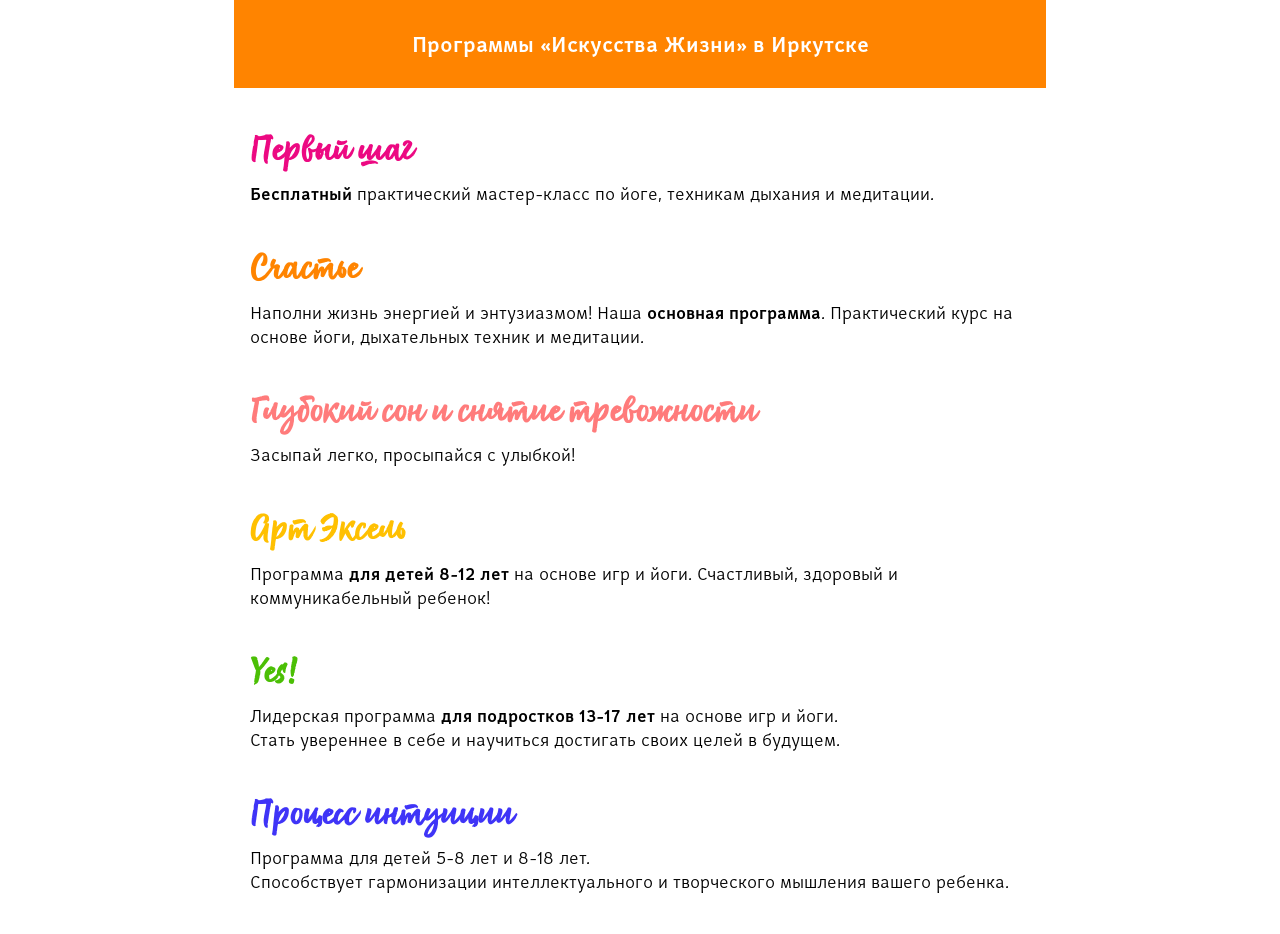
==== index.html @ e11bb48d "Обновил title и описание" ====
<!DOCTYPE html>
<html lang="ru">

<head>
  <meta charset="utf-8">
  <meta name="viewport" content="width=device-width">
  <title>Программы «Искусства Жизни» в Иркутске</title>
  <link href="styles.css?v=2026-07-18-14-00" rel="stylesheet">
  <meta name="description" content="Программы личностного роста, совмещающие в себе древние и современные техники, которые помогают  становиться с каждым днем целеустремленнее, радостнее и увереннее в себе.">
</head>

<body>
  <main>
    <h1>Программы «Искусства Жизни» в Иркутске</h1>
    <section>
      <!-- <h2>Программы для взрослых</h2> -->
      <article>
        <!-- <img src="images/first-step.svg" alt=""> -->
        <h3 class="first-step">Первый шаг</h3>
        <p><strong>Бесплатный</strong> практический мастер-класс по йоге, техникам дыхания и медитации.</p>
        <!-- <p>Продолжительность: 1.5 часа</p> -->
      </article>
      <article>
        <!-- <img src="images/happiness.svg" alt=""> -->
        <h3 class="happiness">Счастье</h3>
        <p>
          Наполни жизнь энергией и энтузиазмом! Наша <strong>основная программа</strong>.
          Практический курс на основе йоги, дыхательных техник и медитации.
        </p>
        <!-- <p>Продолжительность: 3 дня по 3 часа</p> -->
      </article>
      <article>
        <!-- <img src="images/deep-sleep.svg" alt=""> -->
        <h3 class="deep-sleep">Глубокий сон и снятие тревожности</h3>
        <p>Засыпай легко, просыпайся с улыбкой!</p>
        <!-- <p>Продолжительность: 3 дня по 2.5 часа</p> -->
      </article>
    </section>
    <section>
      <!-- <h2>Программы для детей</h2> -->
      <article>
        <!-- <img src="images/art-excel.svg" alt=""> -->
        <h3 class="art-excel">Арт Эксель</h3>
        <p>
          Программа <strong>для детей 8-12 лет</strong> на основе игр и йоги.
          Счастливый, здоровый и коммуникабельный ребенок!
        </p>
        <!-- <p>Продолжительность: 4 дня по 3.5 часа</p> -->
      </article>
      <article>
        <!-- <img src="images/yes.svg" alt=""> -->
        <h3 class="yes">Yes!</h3>
        <p>
          Лидерская программа <strong>для подростков 13-17 лет</strong> на основе игр и йоги.<br>
          Стать увереннее в себе и научиться достигать своих целей в будущем.
        </p>
        <!-- <p>Продолжительность: 4 дня по 3.5 часа</p> -->
      </article>
      <article>
        <!-- <img src="images/intuition.svg" alt=""> -->
        <h3 class="intuition">Процесс интуиции</h3>
        <p>
          Программа для детей 5-8 лет и 8-18 лет.<br>
          Способствует гармонизации интеллектуального и творческого мышления вашего ребенка.
        </p>
      </article>
    </section>
  </main>
</body>

</html>
---- styles.css ----
@font-face {
    font-family: 'Art of Living Script';
    font-weight: 500;
    src: url('fonts/artofliving_script_regular.woff2') format('woff2');
    font-display: swap;
    size-adjust: 120%;
}

/* @font-face {
    font-family: 'Certa Sans';
    font-weight: 200 400;
    src: url('fonts/certa_sans_extra_light.woff2') format('woff2');
    font-display: swap;
} */

@font-face {
    font-family: 'Certa Sans';
    font-weight: 300 400;
    src: url('fonts/certa_sans_light.woff2') format('woff2');
    font-display: swap;
    size-adjust: 120%;
}

@font-face {
    font-family: 'Certa Sans';
    font-weight: 500 700;
    src: url('fonts/certa_sans_medium.woff2') format('woff2');
    font-display: swap;
    size-adjust: 120%;
}

body {
    max-width: 65ch;
    margin: 0 auto;
    padding: 1rem;
    padding: 0 1rem 2rem;
    font-family: 'Certa Sans', system-ui, sans-serif;
    line-height: 1.5;
}

h1, h2, h3 {
    line-height: 1.2;
}

h1 {
    margin-inline: -1rem;
    margin-block-start: 0;
    padding: 1rem;
    padding-block: 2rem;
    background-color: #ff8400; /* #ff7b7b; */
    color: white;
    font-size: 1.25rem;
    text-align: center;
}

section {
    margin-block-start: 3rem;
}

article + article {
    margin-block-start: 3rem;
}

article h3 {
    font-family: 'Art of Living Script', cursive;
    font-size: 2rem;
    margin-block: 0;
}

article p {
    margin-block: 0.5em;
}

.first-step {
    color: hsl(328 93% 48% / 1);
}

.happiness {
    color: #ff8400;
}

.deep-sleep {
    color: #ff7b7b;
}

.art-excel {
    color: #ffc001;
}

.yes {
    color: #4bbf05;
}

.intuition {
    color: #3f34f7;
}
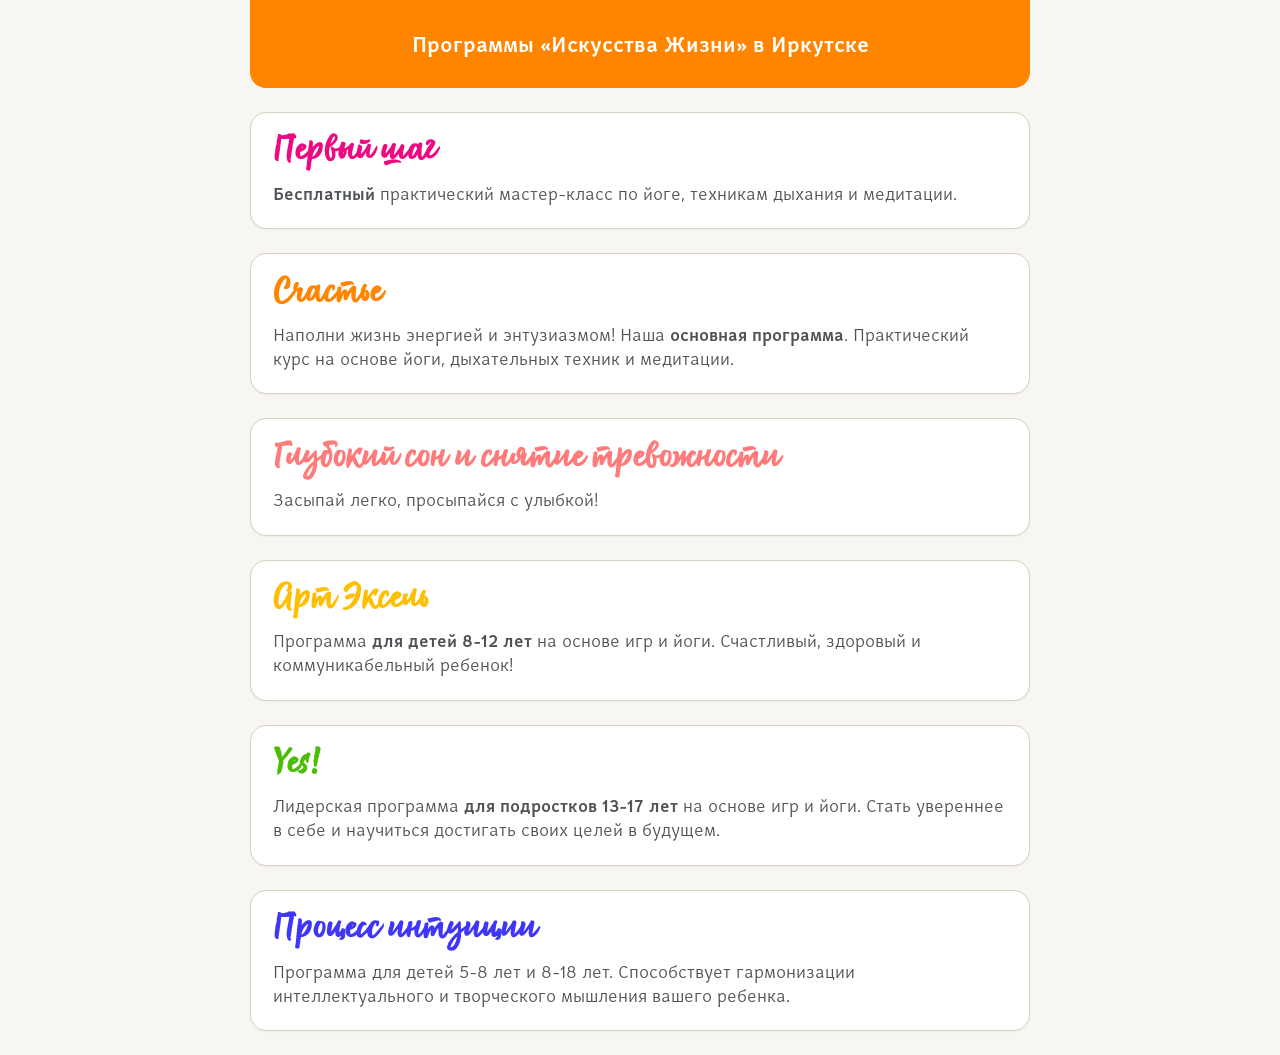
==== commit 5a8f5f40: "Сделал дизайн карточек курсов и настроил цвета" ====
--- a/index.html
+++ b/index.html
@@ -5,7 +5,7 @@
   <meta charset="utf-8">
   <meta name="viewport" content="width=device-width">
   <title>Программы «Искусства Жизни» в Иркутске</title>
-  <link href="styles.css?v=2026-07-18-14-00" rel="stylesheet">
+  <link href="styles.css?v=2026-07-19-17-15" rel="stylesheet">
   <meta name="description" content="Программы личностного роста, совмещающие в себе древние и современные техники, которые помогают  становиться с каждым днем целеустремленнее, радостнее и увереннее в себе.">
 </head>
 
@@ -14,56 +14,68 @@
     <h1>Программы «Искусства Жизни» в Иркутске</h1>
     <section>
       <!-- <h2>Программы для взрослых</h2> -->
-      <article>
-        <!-- <img src="images/first-step.svg" alt=""> -->
-        <h3 class="first-step">Первый шаг</h3>
-        <p><strong>Бесплатный</strong> практический мастер-класс по йоге, техникам дыхания и медитации.</p>
-        <!-- <p>Продолжительность: 1.5 часа</p> -->
-      </article>
-      <article>
-        <!-- <img src="images/happiness.svg" alt=""> -->
-        <h3 class="happiness">Счастье</h3>
-        <p>
-          Наполни жизнь энергией и энтузиазмом! Наша <strong>основная программа</strong>.
-          Практический курс на основе йоги, дыхательных техник и медитации.
-        </p>
-        <!-- <p>Продолжительность: 3 дня по 3 часа</p> -->
-      </article>
-      <article>
-        <!-- <img src="images/deep-sleep.svg" alt=""> -->
-        <h3 class="deep-sleep">Глубокий сон и снятие тревожности</h3>
-        <p>Засыпай легко, просыпайся с улыбкой!</p>
-        <!-- <p>Продолжительность: 3 дня по 2.5 часа</p> -->
-      </article>
+      <a href="#">
+        <article>
+          <!-- <img src="images/first-step.svg" alt=""> -->
+          <h3 class="first-step">Первый шаг</h3>
+          <p><strong>Бесплатный</strong> практический мастер-класс по йоге, техникам дыхания и медитации.</p>
+          <!-- <p>Продолжительность: 1.5 часа</p> -->
+        </article>
+      </a>
+      <a href="#">
+        <article>
+          <!-- <img src="images/happiness.svg" alt=""> -->
+          <h3 class="happiness">Счастье</h3>
+          <p>
+            Наполни жизнь энергией и энтузиазмом! Наша <strong>основная программа</strong>.
+            Практический курс на основе йоги, дыхательных техник и медитации.
+          </p>
+          <!-- <p>Продолжительность: 3 дня по 3 часа</p> -->
+        </article>
+      </a>
+      <a href="#">
+        <article>
+          <!-- <img src="images/deep-sleep.svg" alt=""> -->
+          <h3 class="deep-sleep">Глубокий сон и снятие тревожности</h3>
+          <p>Засыпай легко, просыпайся с улыбкой!</p>
+          <!-- <p>Продолжительность: 3 дня по 2.5 часа</p> -->
+        </article>
+      </a>
     </section>
     <section>
       <!-- <h2>Программы для детей</h2> -->
-      <article>
-        <!-- <img src="images/art-excel.svg" alt=""> -->
-        <h3 class="art-excel">Арт Эксель</h3>
-        <p>
-          Программа <strong>для детей 8-12 лет</strong> на основе игр и йоги.
-          Счастливый, здоровый и коммуникабельный ребенок!
-        </p>
-        <!-- <p>Продолжительность: 4 дня по 3.5 часа</p> -->
-      </article>
-      <article>
-        <!-- <img src="images/yes.svg" alt=""> -->
-        <h3 class="yes">Yes!</h3>
-        <p>
-          Лидерская программа <strong>для подростков 13-17 лет</strong> на основе игр и йоги.<br>
-          Стать увереннее в себе и научиться достигать своих целей в будущем.
-        </p>
-        <!-- <p>Продолжительность: 4 дня по 3.5 часа</p> -->
-      </article>
-      <article>
-        <!-- <img src="images/intuition.svg" alt=""> -->
-        <h3 class="intuition">Процесс интуиции</h3>
-        <p>
-          Программа для детей 5-8 лет и 8-18 лет.<br>
-          Способствует гармонизации интеллектуального и творческого мышления вашего ребенка.
-        </p>
-      </article>
+      <a href="#">
+        <article>
+          <!-- <img src="images/art-excel.svg" alt=""> -->
+          <h3 class="art-excel">Арт Эксель</h3>
+          <p>
+            Программа <strong>для детей 8-12 лет</strong> на основе игр и йоги.
+            Счастливый, здоровый и коммуникабельный ребенок!
+          </p>
+          <!-- <p>Продолжительность: 4 дня по 3.5 часа</p> -->
+        </article>
+      </a>
+      <a href="#">
+        <article>
+          <!-- <img src="images/yes.svg" alt=""> -->
+          <h3 class="yes">Yes!</h3>
+          <p>
+            Лидерская программа <strong>для подростков 13-17 лет</strong> на основе игр и йоги.
+            Стать увереннее в себе и научиться достигать своих целей в будущем.
+          </p>
+          <!-- <p>Продолжительность: 4 дня по 3.5 часа</p> -->
+        </article>
+      </a>
+      <a href="#">
+        <article>
+          <!-- <img src="images/intuition.svg" alt=""> -->
+          <h3 class="intuition">Процесс интуиции</h3>
+          <p>
+            Программа для детей 5-8 лет и 8-18 лет.
+            Способствует гармонизации интеллектуального и творческого мышления вашего ребенка.
+          </p>
+        </article>
+      </a>
     </section>
   </main>
 </body>
--- a/styles.css
+++ b/styles.css
@@ -29,13 +29,29 @@
     size-adjust: 120%;
 }
 
+:root {
+    --text-c: hsl(207 5% 32%);
+    --page-bg: hsl(45 20% 96%);
+    --card-bg: white;
+    --vertical-rhythm: 1.5rem;
+    --border-c: hsl(45 20% 80%);
+    --border2-c: hsl(45 2% 67%);
+    --first-step-c: hsl(328 93% 48%);
+    --happiness-c: hsl(31 100% 50%);
+    --deep-sleep-c: hsl(0 100% 74%);
+    --art-excel-c: hsl(45 100% 50%);
+    --yes-c: hsl(97 95% 38%);
+    --intuition-c: hsl(243 92% 59%);
+}
+
 body {
     max-width: 65ch;
     margin: 0 auto;
-    padding: 1rem;
-    padding: 0 1rem 2rem;
+    padding: 0 1rem var(--vertical-rhythm);
     font-family: 'Certa Sans', system-ui, sans-serif;
     line-height: 1.5;
+    color: var(--text-c);
+    background-color: var(--page-bg);
 }
 
 h1, h2, h3 {
@@ -43,22 +59,41 @@
 }
 
 h1 {
-    margin-inline: -1rem;
-    margin-block-start: 0;
-    padding: 1rem;
-    padding-block: 2rem;
-    background-color: #ff8400; /* #ff7b7b; */
+    margin-block: 0;
+    border-radius: 0 0 1rem 1rem;
+    padding: 2rem 1rem;
+    background-color: var(--happiness-c);
     color: white;
     font-size: 1.25rem;
     text-align: center;
 }
 
 section {
-    margin-block-start: 3rem;
+    margin-block-start: var(--vertical-rhythm);
 }
 
-article + article {
-    margin-block-start: 3rem;
+a + a {
+    margin-block-start: var(--vertical-rhythm);
+}
+
+a:has(article) {
+    display: block;
+    text-decoration: none;
+    color: inherit;
+}
+
+article {
+    border: 1px solid var(--border-c);
+    border-radius: 1rem;
+    padding: 1.4rem;
+    background-color: var(--card-bg);
+    box-shadow: 0 1px 2px rgba(0,0,0,0.04);
+}
+
+a:hover > * {
+    transform: translateY(-2px);
+    box-shadow: 0 8px 16px rgba(0,0,0,0.10);
+    border-color: var(--border2-c);
 }
 
 article h3 {
@@ -68,29 +103,29 @@
 }
 
 article p {
-    margin-block: 0.5em;
+    margin-block: 0.5em 0;
 }
 
 .first-step {
-    color: hsl(328 93% 48% / 1);
+    color: var(--first-step-c);
 }
 
 .happiness {
-    color: #ff8400;
+    color: var(--happiness-c);
 }
 
 .deep-sleep {
-    color: #ff7b7b;
+    color: var(--deep-sleep-c);
 }
 
 .art-excel {
-    color: #ffc001;
+    color: var(--art-excel-c);
 }
 
 .yes {
-    color: #4bbf05;
+    color: var(--yes-c);
 }
 
 .intuition {
-    color: #3f34f7;
-}+    color: var(--intuition-c);
+}
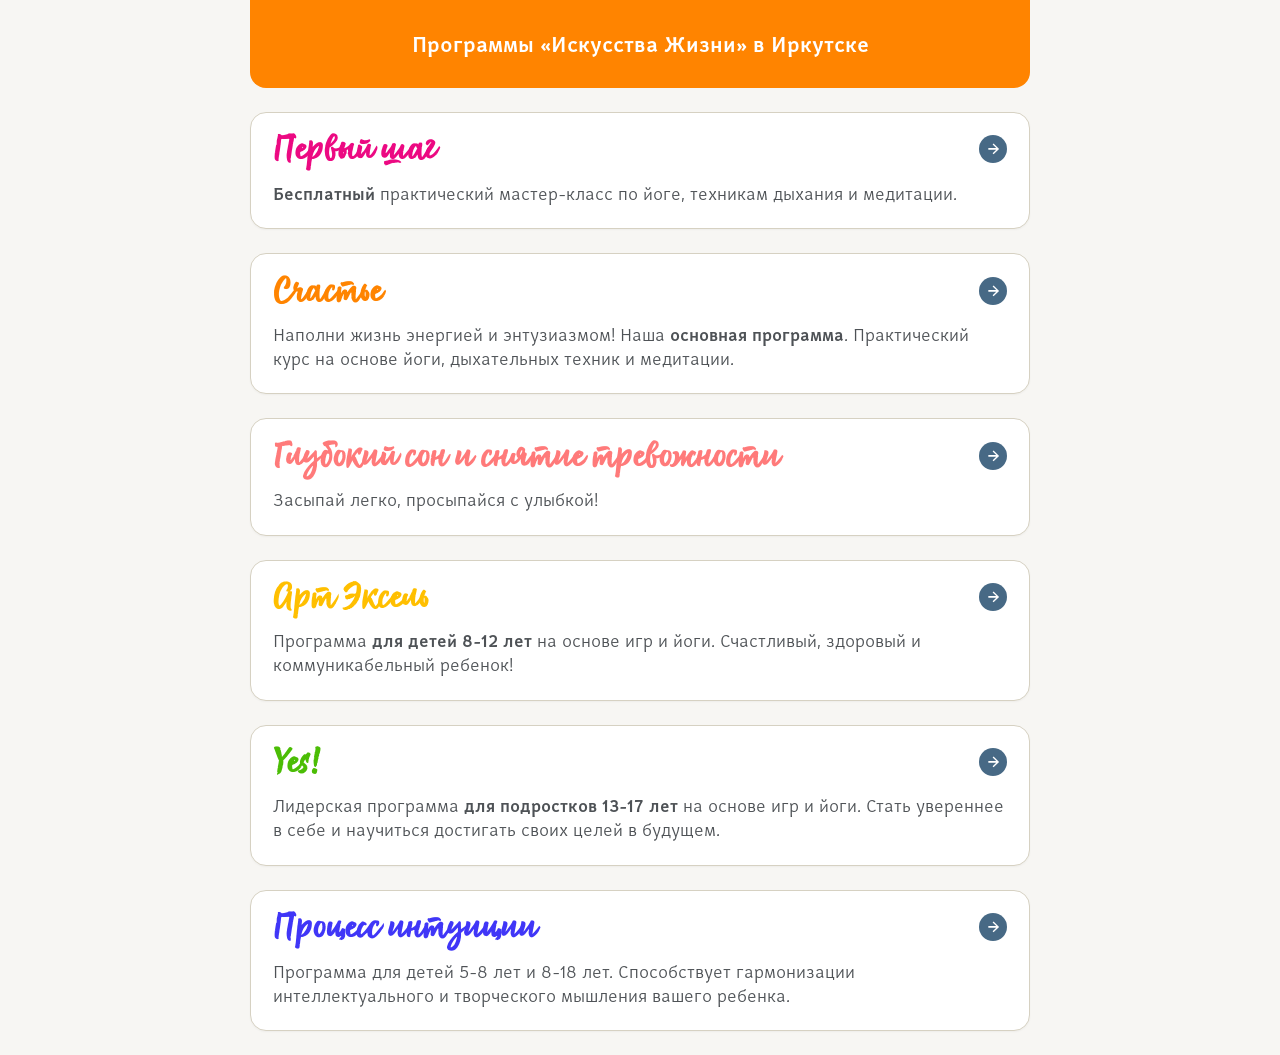
==== commit 6c2533cb: "feat: Добавил стрелочку рядом с названием курса Чтобы показать, что карточка - это ссылка." ====
--- a/index.html
+++ b/index.html
@@ -5,27 +5,45 @@
   <meta charset="utf-8">
   <meta name="viewport" content="width=device-width">
   <title>Программы «Искусства Жизни» в Иркутске</title>
-  <link href="styles.css?v=2026-07-19-17-15" rel="stylesheet">
+  <link href="styles.css?v=2026-07-25-20-00" rel="stylesheet">
   <meta name="description" content="Программы личностного роста, совмещающие в себе древние и современные техники, которые помогают  становиться с каждым днем целеустремленнее, радостнее и увереннее в себе.">
 </head>
 
 <body>
+  <svg style="display: none;">
+    <symbol id="icon-arrow" viewBox="0 0 24 24">
+      <path d="M5 13h11.86l-5.43 5.43 1.42 1.42L21.14 12l-8.29-8.29-1.42 1.42 5.43 5.43H5v2z"/>
+    </symbol>
+  </svg>
+
+  <header>
+    <h1><a href="index.html">Программы «Искусства Жизни» в Иркутске</a></h1>
+  </header>
   <main>
-    <h1>Программы «Искусства Жизни» в Иркутске</h1>
     <section>
       <!-- <h2>Программы для взрослых</h2> -->
-      <a href="#">
+      <a href="course-info.html">
         <article>
           <!-- <img src="images/first-step.svg" alt=""> -->
-          <h3 class="first-step">Первый шаг</h3>
+	  <div class="title-line">
+            <h3 class="first-step">Первый шаг</h3>
+	    <span class="arrow">
+	      <svg aria-hidden="true"><use href="#icon-arrow"></use></svg>
+	    </span>
+	  </div>
           <p><strong>Бесплатный</strong> практический мастер-класс по йоге, техникам дыхания и медитации.</p>
           <!-- <p>Продолжительность: 1.5 часа</p> -->
         </article>
       </a>
-      <a href="#">
+      <a href="course-info.html">
         <article>
           <!-- <img src="images/happiness.svg" alt=""> -->
-          <h3 class="happiness">Счастье</h3>
+          <div class="title-line">
+	    <h3 class="happiness">Счастье</h3>
+	    <span class="arrow">
+	      <svg aria-hidden="true"><use href="#icon-arrow"></use></svg>
+	    </span>
+	  </div>
           <p>
             Наполни жизнь энергией и энтузиазмом! Наша <strong>основная программа</strong>.
             Практический курс на основе йоги, дыхательных техник и медитации.
@@ -33,10 +51,15 @@
           <!-- <p>Продолжительность: 3 дня по 3 часа</p> -->
         </article>
       </a>
-      <a href="#">
+      <a href="course-info.html">
         <article>
           <!-- <img src="images/deep-sleep.svg" alt=""> -->
-          <h3 class="deep-sleep">Глубокий сон и снятие тревожности</h3>
+          <div class="title-line">
+	    <h3 class="deep-sleep">Глубокий сон и снятие тревожности</h3>
+	    <span class="arrow">
+	      <svg aria-hidden="true"><use href="#icon-arrow"></use></svg>
+	    </span>
+	  </div>
           <p>Засыпай легко, просыпайся с улыбкой!</p>
           <!-- <p>Продолжительность: 3 дня по 2.5 часа</p> -->
         </article>
@@ -44,10 +67,15 @@
     </section>
     <section>
       <!-- <h2>Программы для детей</h2> -->
-      <a href="#">
+      <a href="course-info.html">
         <article>
           <!-- <img src="images/art-excel.svg" alt=""> -->
-          <h3 class="art-excel">Арт Эксель</h3>
+          <div class="title-line">
+	    <h3 class="art-excel">Арт Эксель</h3>
+	    <span class="arrow">
+	      <svg aria-hidden="true"><use href="#icon-arrow"></use></svg>
+	    </span>
+	  </div>
           <p>
             Программа <strong>для детей 8-12 лет</strong> на основе игр и йоги.
             Счастливый, здоровый и коммуникабельный ребенок!
@@ -55,10 +83,15 @@
           <!-- <p>Продолжительность: 4 дня по 3.5 часа</p> -->
         </article>
       </a>
-      <a href="#">
+      <a href="course-info.html">
         <article>
           <!-- <img src="images/yes.svg" alt=""> -->
-          <h3 class="yes">Yes!</h3>
+          <div class="title-line">
+	    <h3 class="yes">Yes!</h3>
+	    <span class="arrow">
+	      <svg aria-hidden="true"><use href="#icon-arrow"></use></svg>
+	    </span>
+	  </div>
           <p>
             Лидерская программа <strong>для подростков 13-17 лет</strong> на основе игр и йоги.
             Стать увереннее в себе и научиться достигать своих целей в будущем.
@@ -66,10 +99,15 @@
           <!-- <p>Продолжительность: 4 дня по 3.5 часа</p> -->
         </article>
       </a>
-      <a href="#">
+      <a href="course-info.html">
         <article>
           <!-- <img src="images/intuition.svg" alt=""> -->
-          <h3 class="intuition">Процесс интуиции</h3>
+          <div class="title-line">
+	    <h3 class="intuition">Процесс интуиции</h3>
+	    <span class="arrow">
+	      <svg aria-hidden="true"><use href="#icon-arrow"></use></svg>
+	    </span>
+	  </div>
           <p>
             Программа для детей 5-8 лет и 8-18 лет.
             Способствует гармонизации интеллектуального и творческого мышления вашего ребенка.
@@ -80,4 +118,4 @@
   </main>
 </body>
 
-</html>+</html>
--- a/styles.css
+++ b/styles.css
@@ -36,6 +36,10 @@
     --vertical-rhythm: 1.5rem;
     --border-c: hsl(45 20% 80%);
     --border2-c: hsl(45 2% 67%);
+    --dark-blue-c: #2a3e4e;
+    --dark-blue-lighter-c: hsl(207 30% 40%);
+    --light-grey-c: #f7f6f3;
+    --grey-c: #acaba8;
     --first-step-c: hsl(328 93% 48%);
     --happiness-c: hsl(31 100% 50%);
     --deep-sleep-c: hsl(0 100% 74%);
@@ -68,6 +72,11 @@
     text-align: center;
 }
 
+a {
+    color: inherit;
+    text-decoration: none;
+}
+
 section {
     margin-block-start: var(--vertical-rhythm);
 }
@@ -78,8 +87,6 @@
 
 a:has(article) {
     display: block;
-    text-decoration: none;
-    color: inherit;
 }
 
 article {
@@ -96,6 +103,12 @@
     border-color: var(--border2-c);
 }
 
+.title-line {
+    display: flex;
+    justify-content: space-between;
+    gap: 1rem;
+}
+
 article h3 {
     font-family: 'Art of Living Script', cursive;
     font-size: 2rem;
@@ -104,6 +117,24 @@
 
 article p {
     margin-block: 0.5em 0;
+}
+
+.arrow {
+    display: inline-flex;
+    justify-content: center;
+    align-items: center;
+    flex-shrink: 0;
+    width: 1.75rem;
+    height: 1.75rem;
+    border-radius: 50%;
+    background-color: var(--dark-blue-lighter-c);
+    color: white;
+}
+
+.arrow svg {
+    width: 1rem;
+    height: 1rem;
+    fill: currentColor;
 }
 
 .first-step {
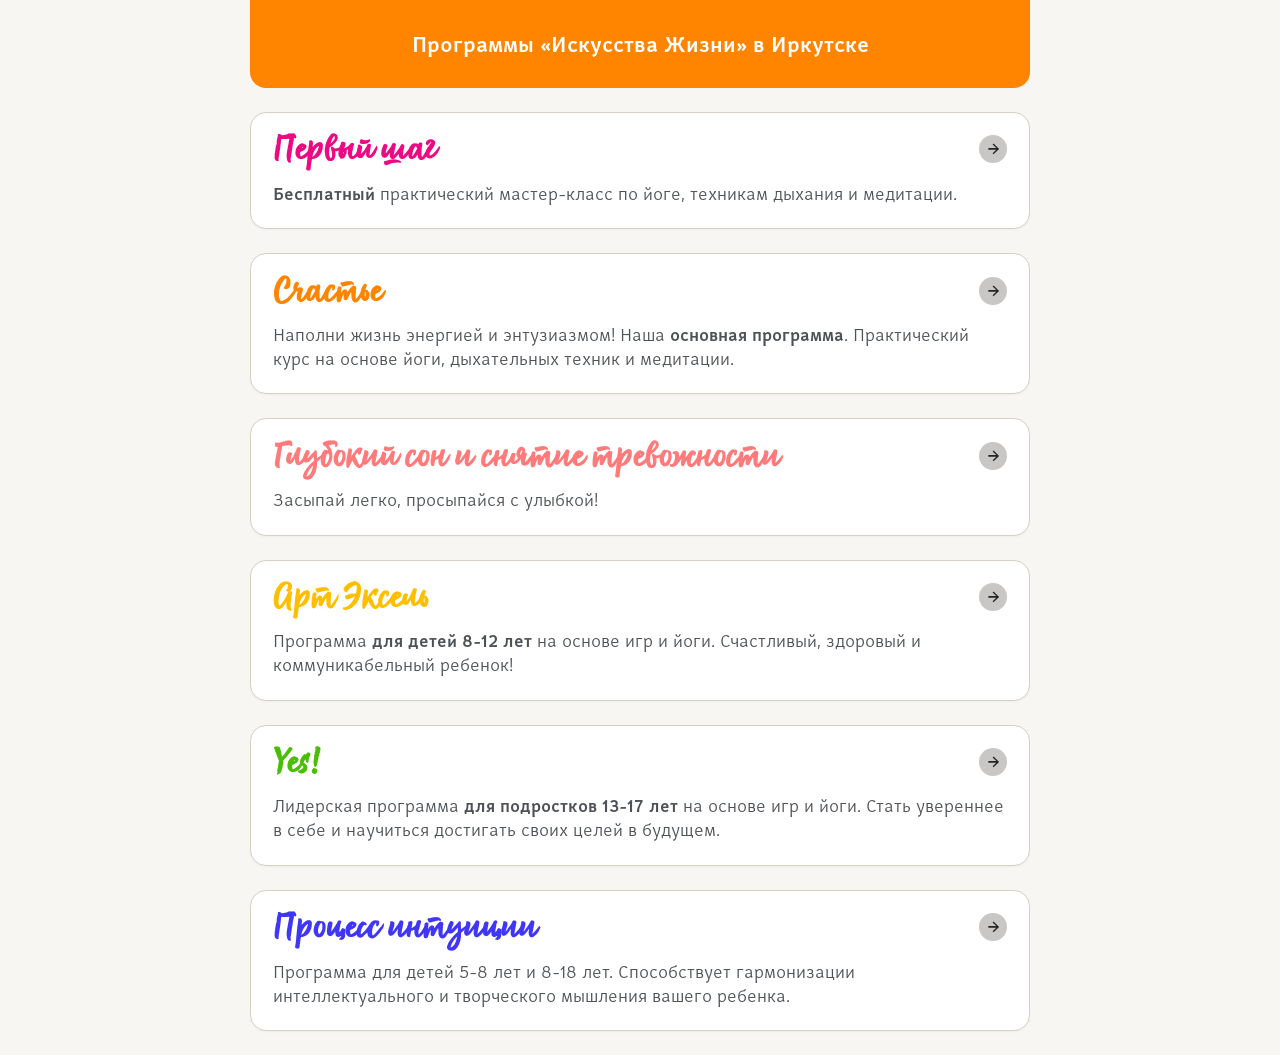
==== commit 956fec06: "feat: Добавил страницу Первого шага" ====
--- a/index.html
+++ b/index.html
@@ -22,7 +22,7 @@
   <main>
     <section>
       <!-- <h2>Программы для взрослых</h2> -->
-      <a href="course-info.html">
+      <a href="first-step.html">
         <article>
           <!-- <img src="images/first-step.svg" alt=""> -->
 	  <div class="title-line">
--- a/styles.css
+++ b/styles.css
@@ -30,16 +30,15 @@
 }
 
 :root {
+    --vertical-rhythm: 1.5rem;
     --text-c: hsl(207 5% 32%);
-    --page-bg: hsl(45 20% 96%);
+    --page-bg: hsl(45 20% 96%); /* #f7f6f3 */
     --card-bg: white;
-    --vertical-rhythm: 1.5rem;
     --border-c: hsl(45 20% 80%);
-    --border2-c: hsl(45 2% 67%);
-    --dark-blue-c: #2a3e4e;
-    --dark-blue-lighter-c: hsl(207 30% 40%);
-    --light-grey-c: #f7f6f3;
-    --grey-c: #acaba8;
+    --border2-c: hsl(45 2% 67%); /* #acaba8; */
+    --arrow-c: hsl(207 0% 14%);
+    --arrow-bg-c: hsl(45 2% 78%);
+    /* --dark-blue-c: hsl(207 30% 24%); /\* 2a3e4e *\/ */
     --first-step-c: hsl(328 93% 48%);
     --happiness-c: hsl(31 100% 50%);
     --deep-sleep-c: hsl(0 100% 74%);
@@ -127,8 +126,8 @@
     width: 1.75rem;
     height: 1.75rem;
     border-radius: 50%;
-    background-color: var(--dark-blue-lighter-c);
-    color: white;
+    background-color: var(--arrow-bg-c);
+    color: var(--arrow-c);
 }
 
 .arrow svg {
